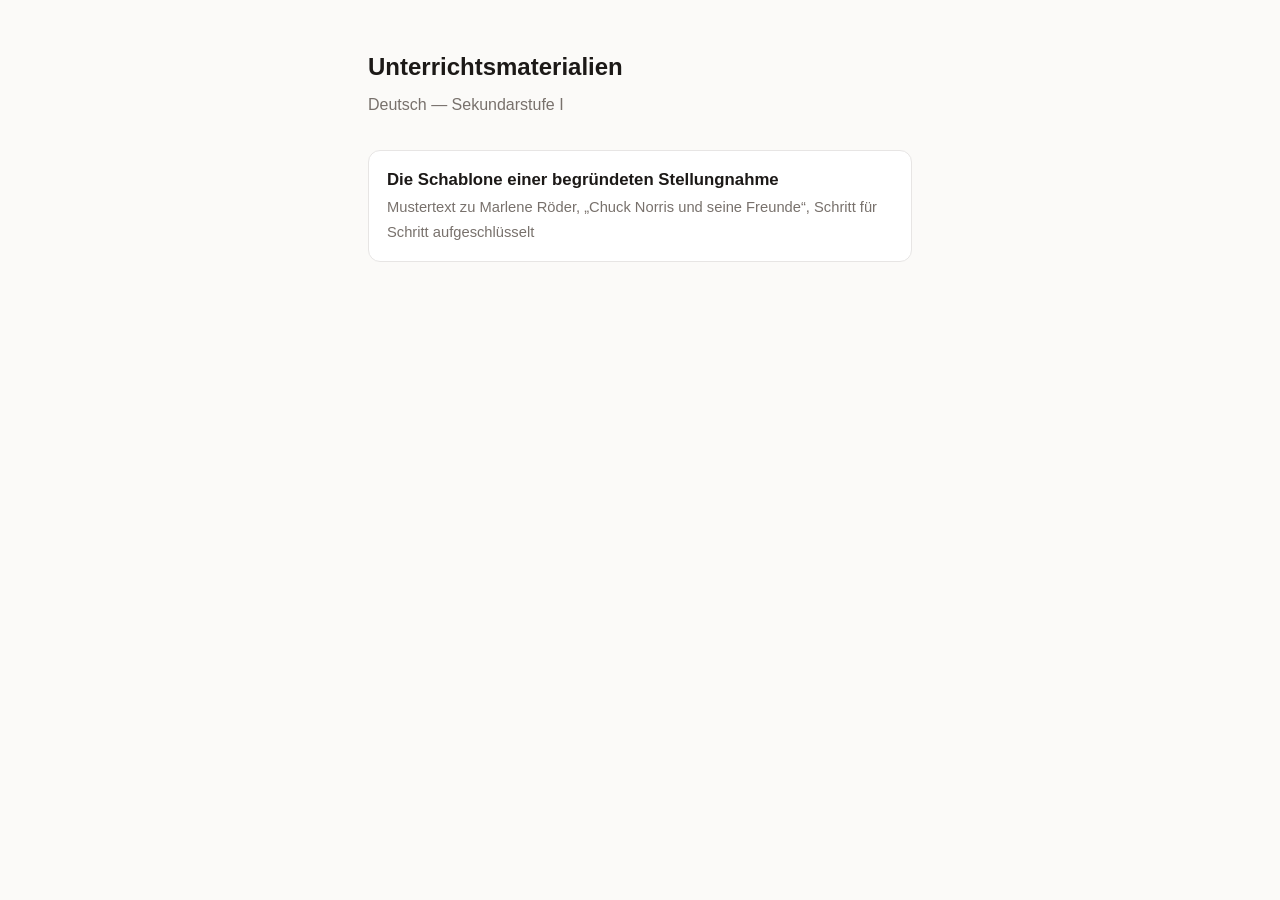
==== index.html @ b9d5827d "Unterrichtsmaterial Deutsch: Schablone einer begruendeten Stellungnahme" ====
<!DOCTYPE html>
<html lang="de">
<head>
<meta charset="utf-8">
<meta name="viewport" content="width=device-width, initial-scale=1">
<title>Unterrichtsmaterialien</title>
<style>
:root{--bg:#fbfaf8;--fg:#1c1917;--muted:#78716c;--line:#e7e5e4;--card:#fff}
@media (prefers-color-scheme:dark){:root{--bg:#1c1917;--fg:#f5f5f4;--muted:#a8a29e;--line:#57534e;--card:#292524}}
*{box-sizing:border-box}
body{margin:0;background:var(--bg);color:var(--fg);
  font-family:-apple-system,BlinkMacSystemFont,"Segoe UI",Roboto,sans-serif;
  line-height:1.6;padding:48px 16px}
main{max-width:34em;margin:0 auto}
h1{font-size:1.5rem;margin:0 0 .25em}
p.sub{color:var(--muted);margin:0 0 2rem}
a.card{display:block;text-decoration:none;color:inherit;background:var(--card);
  border:1px solid var(--line);border-radius:12px;padding:16px 18px;margin-bottom:12px}
a.card:hover{border-color:var(--muted)}
a.card b{display:block;font-size:1.05rem}
a.card span{color:var(--muted);font-size:.92rem}
</style>
</head>
<body>
<main>
  <h1>Unterrichtsmaterialien</h1>
  <p class="sub">Deutsch — Sekundarstufe I</p>
  <a class="card" href="deutsch/">
    <b>Die Schablone einer begründeten Stellungnahme</b>
    <span>Mustertext zu Marlene Röder, „Chuck Norris und seine Freunde“, Schritt für Schritt aufgeschlüsselt</span>
  </a>
</main>
</body>
</html>
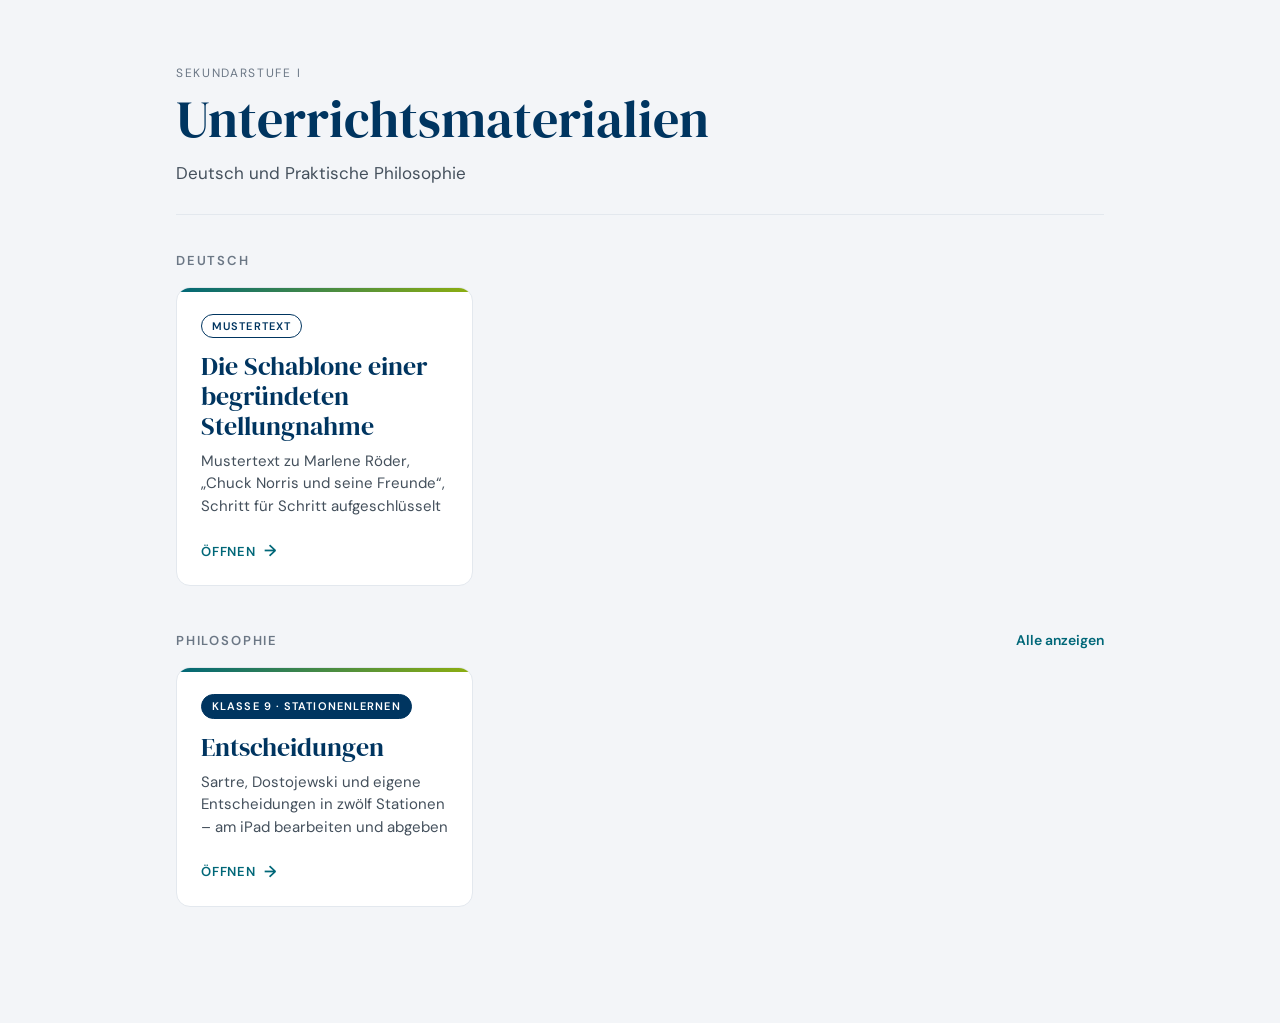
==== commit f9bba3f6: "Philosophie: Stationenlernen Entscheidungen (Kl. 9) und neue Startseite Digitales Stationenlernen zu" ====
--- a/index.html
+++ b/index.html
@@ -2,33 +2,44 @@
 <html lang="de">
 <head>
 <meta charset="utf-8">
-<meta name="viewport" content="width=device-width, initial-scale=1">
+<meta name="viewport" content="width=device-width, initial-scale=1, viewport-fit=cover">
 <title>Unterrichtsmaterialien</title>
-<style>
-:root{--bg:#fbfaf8;--fg:#1c1917;--muted:#78716c;--line:#e7e5e4;--card:#fff}
-@media (prefers-color-scheme:dark){:root{--bg:#1c1917;--fg:#f5f5f4;--muted:#a8a29e;--line:#57534e;--card:#292524}}
-*{box-sizing:border-box}
-body{margin:0;background:var(--bg);color:var(--fg);
-  font-family:-apple-system,BlinkMacSystemFont,"Segoe UI",Roboto,sans-serif;
-  line-height:1.6;padding:48px 16px}
-main{max-width:34em;margin:0 auto}
-h1{font-size:1.5rem;margin:0 0 .25em}
-p.sub{color:var(--muted);margin:0 0 2rem}
-a.card{display:block;text-decoration:none;color:inherit;background:var(--card);
-  border:1px solid var(--line);border-radius:12px;padding:16px 18px;margin-bottom:12px}
-a.card:hover{border-color:var(--muted)}
-a.card b{display:block;font-size:1.05rem}
-a.card span{color:var(--muted);font-size:.92rem}
-</style>
+<link rel="icon" href="data:image/svg+xml,%3Csvg xmlns='http://www.w3.org/2000/svg' viewBox='0 0 32 32'%3E%3Ccircle cx='16' cy='16' r='15' fill='%23003560'/%3E%3Cpath d='M9 22 L16 9 L23 22' stroke='%238dae10' stroke-width='3' fill='none' stroke-linecap='round' stroke-linejoin='round'/%3E%3C/svg%3E">
+<link rel="stylesheet" href="assets/start.css">
 </head>
 <body>
-<main>
-  <h1>Unterrichtsmaterialien</h1>
-  <p class="sub">Deutsch — Sekundarstufe I</p>
-  <a class="card" href="deutsch/">
-    <b>Die Schablone einer begründeten Stellungnahme</b>
-    <span>Mustertext zu Marlene Röder, „Chuck Norris und seine Freunde“, Schritt für Schritt aufgeschlüsselt</span>
-  </a>
+<main class="seite">
+
+  <header class="kopf">
+    <p class="eyebrow">Sekundarstufe I</p>
+    <h1 class="titel">Unterrichts&shy;materialien</h1>
+    <p class="untertitel">Deutsch und Praktische Philosophie</p>
+  </header>
+
+  <section class="fach" aria-labelledby="fach-deutsch">
+    <div class="fach-kopf"><h2 id="fach-deutsch">Deutsch</h2></div>
+    <div class="raster">
+      <a class="karte" href="deutsch/">
+        <span class="marke">Mustertext</span>
+        <h3>Die Schablone einer begründeten Stellungnahme</h3>
+        <p>Mustertext zu Marlene Röder, „Chuck Norris und seine Freunde“, Schritt für Schritt aufgeschlüsselt</p>
+        <span class="pfeil">Öffnen</span>
+      </a>
+    </div>
+  </section>
+
+  <section class="fach" aria-labelledby="fach-philosophie">
+    <div class="fach-kopf"><h2 id="fach-philosophie">Philosophie</h2><a href="philosophie/">Alle anzeigen</a></div>
+    <div class="raster">
+      <a class="karte" href="philosophie/stationenlernen/">
+        <span class="marke voll">Klasse 9 · Stationenlernen</span>
+        <h3>Entscheidungen</h3>
+        <p>Sartre, Dostojewski und eigene Entscheidungen in zwölf Stationen – am iPad bearbeiten und abgeben</p>
+        <span class="pfeil">Öffnen</span>
+      </a>
+    </div>
+  </section>
+
 </main>
 </body>
 </html>
--- a/assets/start.css
+++ b/assets/start.css
@@ -0,0 +1,72 @@
+/* ==================================================
+   start.css — Übersichtsseiten (Startseite, Fachseiten)
+   Gleiches Design wie das Stationenlernen und die
+   Arbeitsblätter: RUB-Palette, DM Serif Display für
+   Titel, DM Sans für alles andere.
+================================================== */
+
+@font-face{font-family:'DM Sans';font-weight:400;font-display:swap;src:url('fonts/DMSans-Regular.ttf') format('truetype')}
+@font-face{font-family:'DM Sans';font-weight:500;font-display:swap;src:url('fonts/DMSans-Medium.ttf') format('truetype')}
+@font-face{font-family:'DM Sans';font-weight:600;font-display:swap;src:url('fonts/DMSans-SemiBold.ttf') format('truetype')}
+@font-face{font-family:'DM Serif Display';font-weight:400;font-display:swap;src:url('fonts/DMSerifDisplay-Regular.ttf') format('truetype')}
+
+:root{
+  --blau:#003560; --petrol:#006778; --gruen:#8dae10;
+  --ink:#16212d; --ink-2:#44505c; --grau:#6b7785;
+  --linie:#e3e8ee; --grund:#f3f5f8; --karte:#ffffff;
+  color-scheme:light;
+}
+
+*,*::before,*::after{box-sizing:border-box}
+html{-webkit-text-size-adjust:100%}
+body{margin:0; background:var(--grund); color:var(--ink);
+  font-family:'DM Sans',-apple-system,BlinkMacSystemFont,'Segoe UI',Roboto,sans-serif;
+  font-size:17px; line-height:1.5; overflow-x:hidden}
+
+.seite{max-width:960px; margin:0 auto; padding:64px 16px 72px}
+
+.zurueck{display:inline-block; margin-bottom:28px; color:var(--petrol); font-weight:600; font-size:15px; text-decoration:none}
+.zurueck:hover{text-decoration:underline}
+
+.kopf{padding-bottom:28px; margin-bottom:36px; border-bottom:1.5px solid var(--linie)}
+.eyebrow{font-size:12px; text-transform:uppercase; letter-spacing:.14em; color:var(--grau); margin:0 0 10px}
+.titel{font-family:'DM Serif Display',Georgia,serif; font-weight:400; color:var(--blau);
+  font-size:clamp(36px,7vw,52px); line-height:1.05; margin:0}
+.titel span{color:var(--petrol)}
+.untertitel{color:var(--ink-2); margin:14px 0 0; max-width:36em}
+
+.fach{margin-bottom:44px}
+.fach-kopf{display:flex; align-items:baseline; justify-content:space-between; gap:12px; margin-bottom:16px}
+.fach-kopf h2{font-size:13px; text-transform:uppercase; letter-spacing:.14em; color:var(--grau); font-weight:600; margin:0}
+.fach-kopf a{color:var(--petrol); font-weight:600; font-size:14px; text-decoration:none}
+.fach-kopf a:hover{text-decoration:underline}
+
+.raster{display:grid; grid-template-columns:repeat(auto-fill,minmax(280px,1fr)); gap:18px}
+
+/* Karte wie die Stationskarten, Auftragskante oben wie auf dem Arbeitsblatt */
+.karte{position:relative; display:flex; flex-direction:column; gap:8px; overflow:hidden;
+  background:var(--karte); border:1px solid var(--linie); border-radius:14px;
+  padding:26px 24px 22px; text-decoration:none; color:inherit; min-height:210px;
+  transition:border-color .15s, transform .15s, box-shadow .15s}
+.karte::before{content:''; position:absolute; left:0; right:0; top:0; height:4px;
+  background:linear-gradient(to right,var(--petrol),var(--gruen))}
+.karte:hover{border-color:var(--petrol); transform:translateY(-3px); box-shadow:0 12px 28px rgba(0,103,120,.08)}
+.karte:focus-visible{outline:2px solid var(--petrol); outline-offset:3px}
+.marke{align-self:flex-start; font-size:11px; font-weight:600; letter-spacing:.1em; text-transform:uppercase;
+  padding:3px 10px; border-radius:99px; border:1.3px solid var(--blau); color:var(--blau); margin-bottom:6px}
+.marke.voll{background:var(--blau); color:#fff}
+.karte h3{font-family:'DM Serif Display',Georgia,serif; font-weight:400; font-size:26px; line-height:1.15;
+  color:var(--blau); margin:0}
+.karte p{margin:0; font-size:15px; color:var(--ink-2)}
+.pfeil{margin-top:auto; padding-top:14px; display:flex; align-items:center; gap:8px; font-size:13px;
+  font-weight:600; letter-spacing:.06em; text-transform:uppercase; color:var(--petrol); transition:gap .15s}
+.pfeil::after{content:'→'; font-size:16px; letter-spacing:0}
+.karte:hover .pfeil{gap:14px}
+
+.fuss{margin-top:24px; padding-top:22px; border-top:1.5px solid var(--linie); font-size:13px; color:var(--grau)}
+
+@media (max-width:560px){
+  .seite{padding:40px 16px 56px}
+  .raster{grid-template-columns:1fr}
+  .karte{min-height:0}
+}
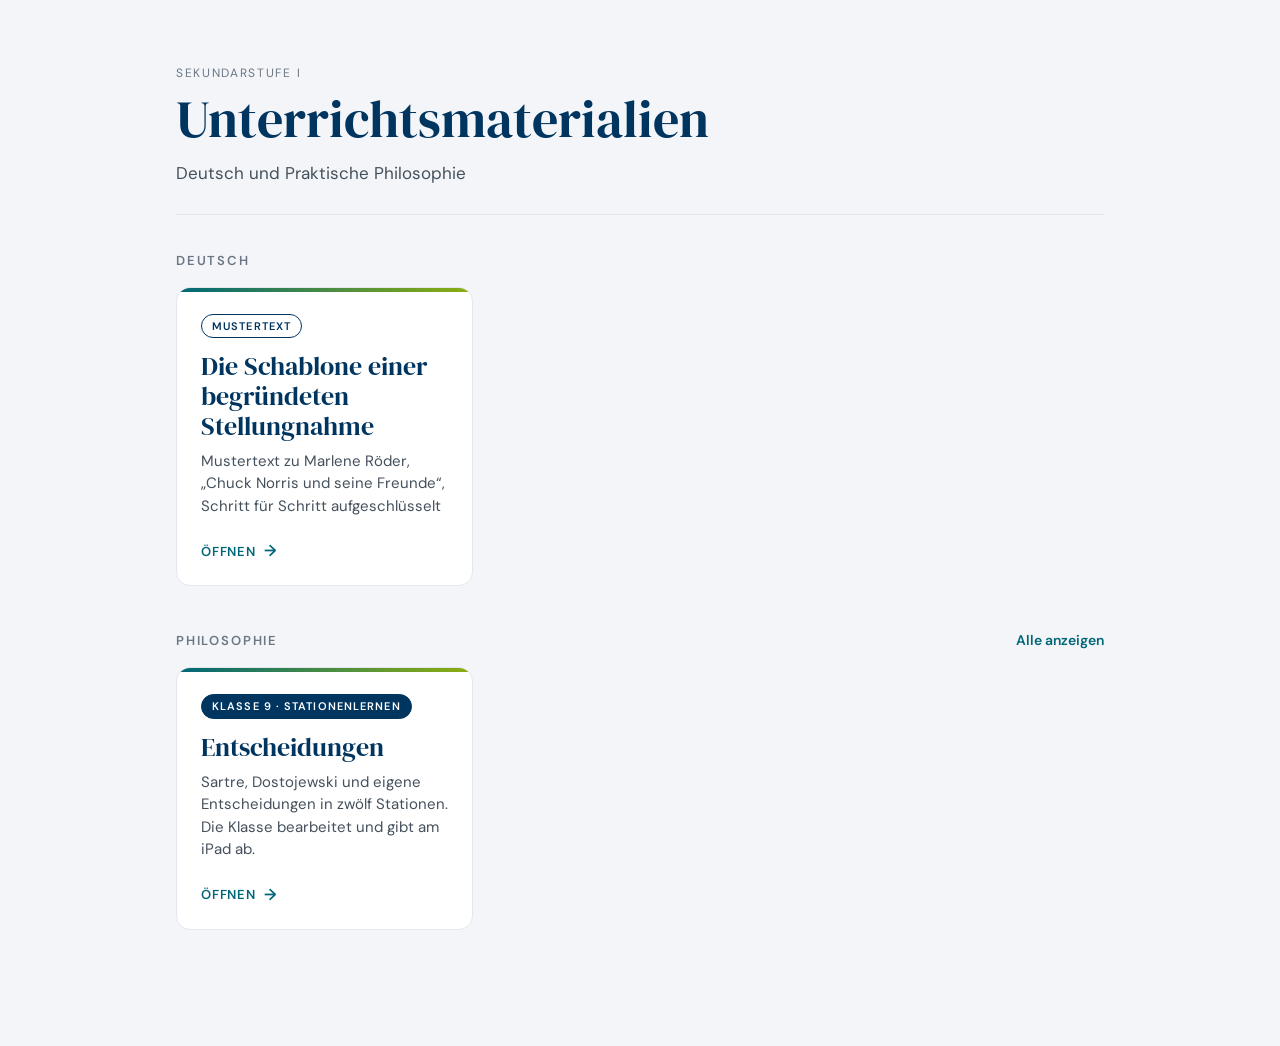
==== commit bdd2bf54: "Stationenlernen: Aufgaben ueberarbeitet, Geraetecode und Besprechung Inhalte - Titel sachlich statt " ====
--- a/index.html
+++ b/index.html
@@ -34,7 +34,7 @@
       <a class="karte" href="philosophie/stationenlernen/">
         <span class="marke voll">Klasse 9 · Stationenlernen</span>
         <h3>Entscheidungen</h3>
-        <p>Sartre, Dostojewski und eigene Entscheidungen in zwölf Stationen – am iPad bearbeiten und abgeben</p>
+        <p>Sartre, Dostojewski und eigene Entscheidungen in zwölf Stationen. Die Klasse bearbeitet und gibt am iPad ab.</p>
         <span class="pfeil">Öffnen</span>
       </a>
     </div>
--- a/assets/start.css
+++ b/assets/start.css
@@ -56,7 +56,7 @@
   padding:3px 10px; border-radius:99px; border:1.3px solid var(--blau); color:var(--blau); margin-bottom:6px}
 .marke.voll{background:var(--blau); color:#fff}
 .karte h3{font-family:'DM Serif Display',Georgia,serif; font-weight:400; font-size:26px; line-height:1.15;
-  color:var(--blau); margin:0}
+  color:var(--blau); margin:0; -webkit-hyphens:auto; hyphens:auto; overflow-wrap:break-word}
 .karte p{margin:0; font-size:15px; color:var(--ink-2)}
 .pfeil{margin-top:auto; padding-top:14px; display:flex; align-items:center; gap:8px; font-size:13px;
   font-weight:600; letter-spacing:.06em; text-transform:uppercase; color:var(--petrol); transition:gap .15s}
